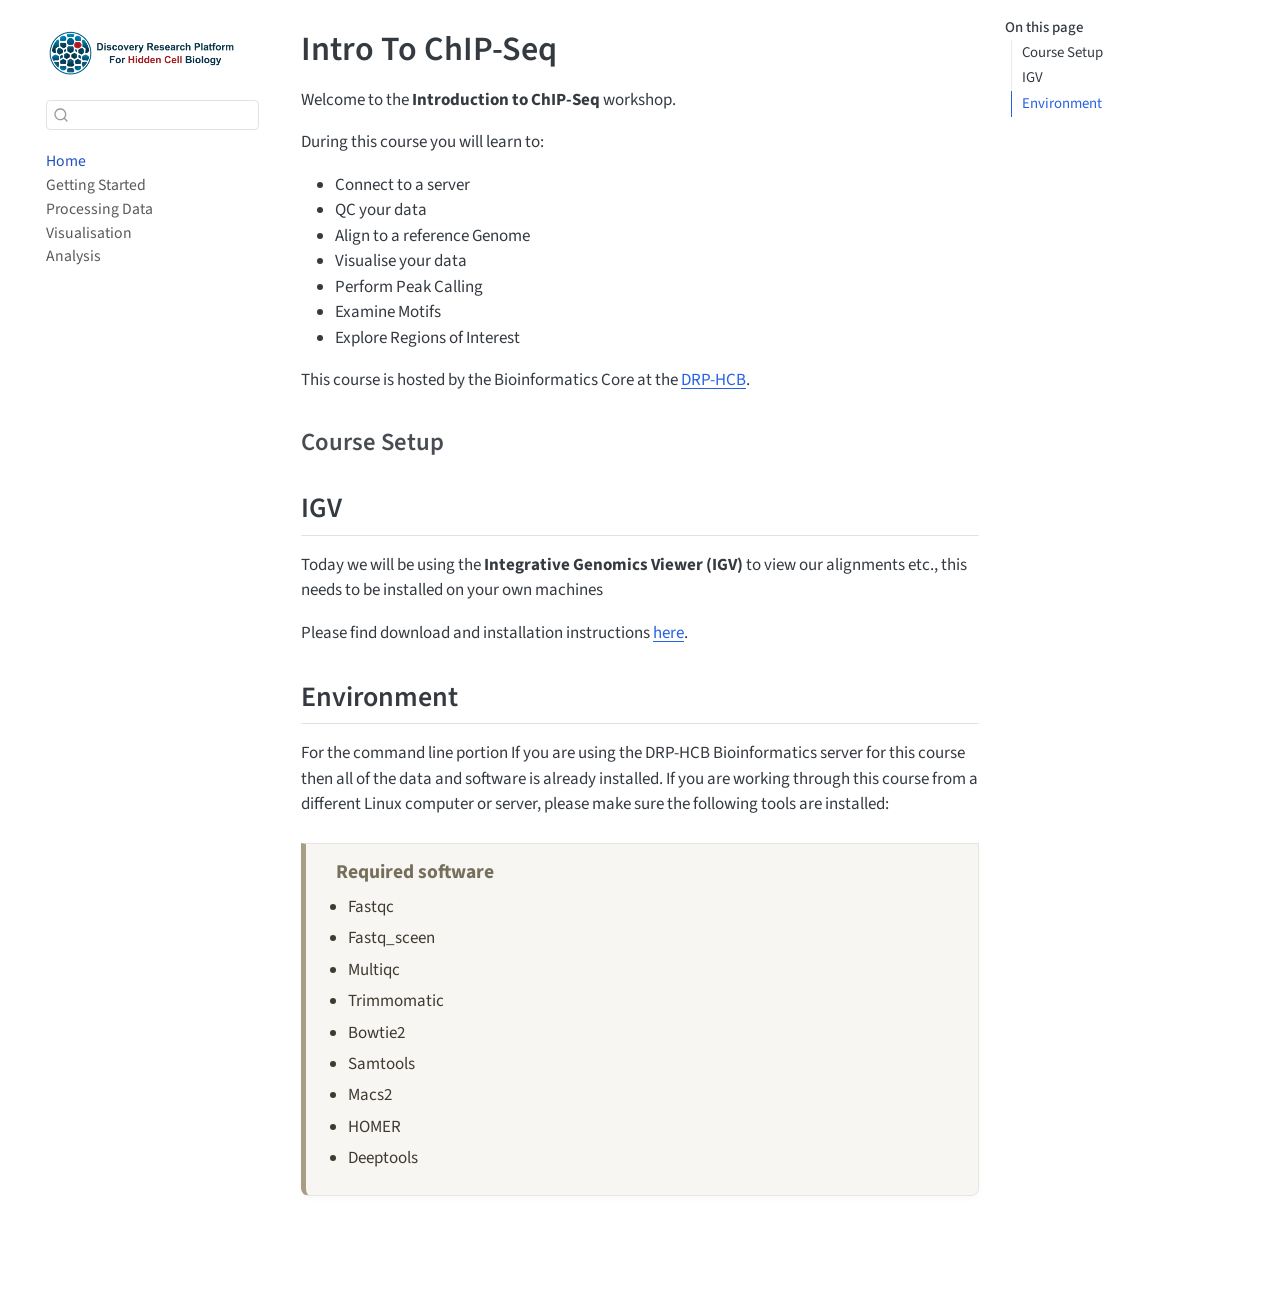
==== docs/index.html @ 51c4ff5e "Initial commit" ====
<!DOCTYPE html>
<html xmlns="http://www.w3.org/1999/xhtml" lang="en" xml:lang="en"><head>

<meta charset="utf-8">
<meta name="generator" content="quarto-1.10.18">

<meta name="viewport" content="width=device-width, initial-scale=1.0, user-scalable=yes">


<title>Intro To ChIP-Seq – Introduction to ChIP-Seq</title>
<style>
/* Default styles provided by pandoc.
** See https://pandoc.org/MANUAL.html#variables-for-html for config info.
*/
span.smallcaps{font-variant: small-caps;}
div.columns{display: flex; gap: 1.5em;}
div.column{flex: auto;}
@media screen {
div.columns{gap: min(4vw, 1.5em);}
div.column{overflow-x: auto;}
}
div.hanging-indent{margin-left: 1.5em; text-indent: -1.5em;}
ul.task-list{list-style: none;}
ul.task-list li input[type="checkbox"] {
  width: 0.8em;
  margin: 0 0.8em 0.2em -1em; /* quarto-specific, see https://github.com/quarto-dev/quarto-cli/issues/4556 */ 
  vertical-align: middle;
}
</style>


<script src="site_libs/quarto-nav/quarto-nav.js"></script>
<script src="site_libs/quarto-nav/headroom.min.js"></script>
<script src="site_libs/clipboard/clipboard.min.js"></script>
<script src="site_libs/quarto-search/autocomplete.umd.js"></script>
<script src="site_libs/quarto-search/fuse.min.js"></script>
<script src="site_libs/quarto-search/quarto-search.js"></script>
<meta name="quarto:offset" content="./">
<link href="./images/DRP_banner_transparent2.png" rel="icon" type="image/png">
<script src="site_libs/quarto-html/quarto.js" type="module"></script>
<script src="site_libs/quarto-html/tabsets/tabsets.js" type="module"></script>
<script src="site_libs/quarto-html/popper.min.js"></script>
<script src="site_libs/quarto-html/tippy.umd.min.js"></script>
<script src="site_libs/quarto-html/anchor.min.js"></script>
<link href="site_libs/quarto-html/tippy.css" rel="stylesheet">
<link href="site_libs/quarto-html/quarto-syntax-highlighting-713b0136666c1ca4047413a70816f99a.css" rel="stylesheet" class="quarto-color-scheme" id="quarto-text-highlighting-styles">
<link href="site_libs/quarto-html/quarto-syntax-highlighting-dark-d55ad538553833994e65ea0dc4f9e74e.css" rel="stylesheet" class="quarto-color-scheme quarto-color-alternate" id="quarto-text-highlighting-styles">
<link href="site_libs/quarto-html/quarto-syntax-highlighting-713b0136666c1ca4047413a70816f99a.css" rel="stylesheet" class="quarto-color-scheme-extra" id="quarto-text-highlighting-styles">
<script src="site_libs/bootstrap/bootstrap.min.js"></script>
<link href="site_libs/bootstrap/bootstrap-icons.css" rel="stylesheet">
<link href="site_libs/bootstrap/bootstrap-b629e5cb0aecc7c9cdf6c9d1f8bfbbe2.min.css" rel="stylesheet" append-hash="true" class="quarto-color-scheme" id="quarto-bootstrap" data-mode="light">
<link href="site_libs/bootstrap/bootstrap-dark-b629e5cb0aecc7c9cdf6c9d1f8bfbbe2.min.css" rel="stylesheet" append-hash="true" class="quarto-color-scheme quarto-color-alternate" id="quarto-bootstrap" data-mode="light">
<link href="site_libs/bootstrap/bootstrap-b629e5cb0aecc7c9cdf6c9d1f8bfbbe2.min.css" rel="stylesheet" append-hash="true" class="quarto-color-scheme-extra" id="quarto-bootstrap" data-mode="light">
<script id="quarto-search-options" type="application/json">{
  "location": "sidebar",
  "copy-button": false,
  "collapse-after": 3,
  "panel-placement": "start",
  "type": "textbox",
  "limit": 50,
  "keyboard-shortcut": [
    "f",
    "/",
    "s"
  ],
  "show-item-context": false,
  "language": {
    "search-no-results-text": "No results",
    "search-matching-documents-text": "matching documents",
    "search-copy-link-title": "Copy link to search",
    "search-hide-matches-text": "Hide additional matches",
    "search-more-match-text": "more match in this document",
    "search-more-matches-text": "more matches in this document",
    "search-clear-button-title": "Clear",
    "search-text-placeholder": "",
    "search-detached-cancel-button-title": "Cancel",
    "search-submit-button-title": "Submit",
    "search-label": "Search"
  }
}</script>


<link rel="stylesheet" href="challengestyles.css">
</head>

<body class="nav-sidebar floating quarto-light">

<div id="quarto-search-results"></div>
  <header id="quarto-header" class="headroom fixed-top">
  <nav class="quarto-secondary-nav">
    <div class="container-fluid d-flex">
      <button type="button" class="quarto-btn-toggle btn" data-bs-toggle="collapse" role="button" data-bs-target=".quarto-sidebar-collapse-item" aria-controls="quarto-sidebar" aria-expanded="false" aria-label="Toggle sidebar navigation" onclick="if (window.quartoToggleHeadroom) { window.quartoToggleHeadroom(); }">
        <i class="bi bi-layout-text-sidebar-reverse"></i>
      </button>
        <nav class="quarto-page-breadcrumbs" aria-label="breadcrumb"><ol class="breadcrumb"><li class="breadcrumb-item"><a href="./index.html">Home</a></li></ol></nav>
        <a class="flex-grow-1" role="navigation" data-bs-toggle="collapse" data-bs-target=".quarto-sidebar-collapse-item" aria-controls="quarto-sidebar" aria-expanded="false" aria-label="Toggle sidebar navigation" onclick="if (window.quartoToggleHeadroom) { window.quartoToggleHeadroom(); }">      
        </a>
      <button type="button" class="btn quarto-search-button" aria-label="Search" onclick="window.quartoOpenSearch();">
        <i class="bi bi-search"></i>
      </button>
    </div>
  </nav>
</header>
<!-- content -->
<div id="quarto-content" class="quarto-container page-columns page-rows-contents page-layout-article">
<!-- sidebar -->
  <nav id="quarto-sidebar" class="sidebar collapse collapse-horizontal quarto-sidebar-collapse-item sidebar-navigation floating overflow-auto">
    <div class="pt-lg-2 mt-2 text-left sidebar-header">
      <a href="./index.html" class="sidebar-logo-link">
      <img src="./images/DRP_banner_transparent2.png" alt="" class="sidebar-logo light-content py-0 d-lg-inline d-none">
      <img src="./images/DRP_banner_transparent2.png" alt="" class="sidebar-logo dark-content py-0 d-lg-inline d-none">
      </a>
      </div>
        <div class="mt-2 flex-shrink-0 align-items-center">
        <div class="sidebar-search">
        <div id="quarto-search" class="" title="Search"></div>
        </div>
        </div>
    <div class="sidebar-menu-container"> 
    <ul class="list-unstyled mt-1">
        <li class="sidebar-item">
  <div class="sidebar-item-container"> 
  <a href="./index.html" class="sidebar-item-text sidebar-link active">
 <span class="menu-text">Home</span></a>
  </div>
</li>
        <li class="sidebar-item">
  <div class="sidebar-item-container"> 
  <a href="./01_Getting_started.html" class="sidebar-item-text sidebar-link">
 <span class="menu-text">Getting Started</span></a>
  </div>
</li>
        <li class="sidebar-item">
  <div class="sidebar-item-container"> 
  <a href="./02_Processing_data.html" class="sidebar-item-text sidebar-link">
 <span class="menu-text">Processing Data</span></a>
  </div>
</li>
        <li class="sidebar-item">
  <div class="sidebar-item-container"> 
  <a href="./03_Visualisation.html" class="sidebar-item-text sidebar-link">
 <span class="menu-text">Visualisation</span></a>
  </div>
</li>
        <li class="sidebar-item">
  <div class="sidebar-item-container"> 
  <a href="./04_Analysis.html" class="sidebar-item-text sidebar-link">
 <span class="menu-text">Analysis</span></a>
  </div>
</li>
    </ul>
    </div>
</nav>
<div id="quarto-sidebar-glass" class="quarto-sidebar-collapse-item" data-bs-toggle="collapse" data-bs-target=".quarto-sidebar-collapse-item"></div>
<!-- margin-sidebar -->
    <div id="quarto-margin-sidebar" class="sidebar margin-sidebar">
        <nav id="TOC" role="doc-toc" class="toc-active">
    <h2 id="toc-title">On this page</h2>
   
  <ul>
  <li><a href="#course-setup" id="toc-course-setup" class="nav-link active" data-scroll-target="#course-setup">Course Setup</a></li>
  <li><a href="#igv" id="toc-igv" class="nav-link" data-scroll-target="#igv">IGV</a></li>
  <li><a href="#environment" id="toc-environment" class="nav-link" data-scroll-target="#environment">Environment</a></li>
  </ul>
</nav>
    </div>
<!-- main -->
<main class="content" id="quarto-document-content">

<header id="title-block-header" class="quarto-title-block default">
<div class="quarto-title">
<h1 class="title">Intro To ChIP-Seq</h1>
</div>



<div class="quarto-title-meta">

    
  
    
  </div>
  


</header>


<p>Welcome to the <strong>Introduction to ChIP-Seq</strong> workshop.</p>
<p>During this course you will learn to:</p>
<ul>
<li>Connect to a server</li>
<li>QC your data</li>
<li>Align to a reference Genome</li>
<li>Visualise your data</li>
<li>Perform Peak Calling</li>
<li>Examine Motifs</li>
<li>Explore Regions of Interest</li>
</ul>
<p>This course is hosted by the Bioinformatics Core at the <a href="https://biology.ed.ac.uk/drp">DRP-HCB</a>.</p>
<section id="course-setup" class="level3">
<h3 class="anchored" data-anchor-id="course-setup">Course Setup</h3>
</section>
<section id="igv" class="level2">
<h2 class="anchored" data-anchor-id="igv">IGV</h2>
<p>Today we will be using the <strong>Integrative Genomics Viewer (IGV)</strong> to view our alignments etc., this needs to be installed on your own machines</p>
<p>Please find download and installation instructions <a href="https://igv.org/doc/desktop/#DownloadPage/">here</a>.</p>
</section>
<section id="environment" class="level2">
<h2 class="anchored" data-anchor-id="environment">Environment</h2>
<p>For the command line portion If you are using the DRP-HCB Bioinformatics server for this course then all of the data and software is already installed. If you are working through this course from a different Linux computer or server, please make sure the following tools are installed:</p>
<div class="resources">
<h2 class="anchored">
<i class="fas fa-save"></i> Required software
</h2>
<ul>
<li>Fastqc</li>
<li>Fastq_sceen</li>
<li>Multiqc</li>
<li>Trimmomatic</li>
<li>Bowtie2</li>
<li>Samtools</li>
<li>Macs2</li>
<li>HOMER</li>
<li>Deeptools</li>
</ul>
</div>


</section>

</main> <!-- /main -->
<script id="quarto-html-after-body" type="application/javascript">
  window.document.addEventListener("DOMContentLoaded", function (event) {
    const icon = "";
    const anchorJS = new window.AnchorJS();
    anchorJS.options = {
      placement: 'right',
      icon: icon
    };
    anchorJS.add('.anchored');
    const isCodeAnnotation = (el) => {
      for (const clz of el.classList) {
        if (clz.startsWith('code-annotation-')) {                     
          return true;
        }
      }
      return false;
    }
    const onCopySuccess = function(e) {
      // button target
      const button = e.trigger;
      // don't keep focus
      button.blur();
      // flash "checked"
      button.classList.add('code-copy-button-checked');
      var currentTitle = button.getAttribute("title");
      button.setAttribute("title", "Copied!");
      let tooltip;
      if (window.bootstrap) {
        button.setAttribute("data-bs-toggle", "tooltip");
        button.setAttribute("data-bs-placement", "left");
        button.setAttribute("data-bs-title", "Copied!");
        tooltip = new bootstrap.Tooltip(button, 
          { trigger: "manual", 
            customClass: "code-copy-button-tooltip",
            offset: [0, -8]});
        tooltip.show();    
      }
      setTimeout(function() {
        if (tooltip) {
          tooltip.hide();
          button.removeAttribute("data-bs-title");
          button.removeAttribute("data-bs-toggle");
          button.removeAttribute("data-bs-placement");
        }
        button.setAttribute("title", currentTitle);
        button.classList.remove('code-copy-button-checked');
      }, 1000);
      // clear code selection
      e.clearSelection();
    }
    const getTextToCopy = function(trigger) {
      const outerScaffold = trigger.parentElement.cloneNode(true);
      const codeEl = outerScaffold.querySelector('code');
      for (const childEl of codeEl.children) {
        if (isCodeAnnotation(childEl)) {
          childEl.remove();
        }
      }
      return codeEl.innerText;
    }
    const clipboard = new window.ClipboardJS('.code-copy-button:not([data-in-quarto-modal])', {
      text: getTextToCopy
    });
    clipboard.on('success', onCopySuccess);
    if (window.document.getElementById('quarto-embedded-source-code-modal')) {
      const clipboardModal = new window.ClipboardJS('.code-copy-button[data-in-quarto-modal]', {
        text: getTextToCopy,
        container: window.document.getElementById('quarto-embedded-source-code-modal')
      });
      clipboardModal.on('success', onCopySuccess);
    }
      var localhostRegex = new RegExp(/^(?:http|https):\/\/localhost\:?[0-9]*\//);
      var mailtoRegex = new RegExp(/^mailto:/);
        var filterRegex = new RegExp('/' + window.location.host + '/');
      var isInternal = (href) => {
          return filterRegex.test(href) || localhostRegex.test(href) || mailtoRegex.test(href);
      }
      // Inspect non-navigation links and adorn them if external
     var links = window.document.querySelectorAll('a[href]:not(.nav-link):not(.navbar-brand):not(.toc-action):not(.sidebar-link):not(.sidebar-item-toggle):not(.pagination-link):not(.no-external):not([aria-hidden]):not(.dropdown-item):not(.quarto-navigation-tool):not(.about-link)');
      for (var i=0; i<links.length; i++) {
        const link = links[i];
        if (!isInternal(link.href)) {
          // undo the damage that might have been done by quarto-nav.js in the case of
          // links that we want to consider external
          if (link.dataset.originalHref !== undefined) {
            link.href = link.dataset.originalHref;
          }
            // target, if specified
            link.setAttribute("target", "_blank");
            if (link.getAttribute("rel") === null) {
              link.setAttribute("rel", "noopener");
            }
        }
      }
    function tippyHover(el, contentFn, onTriggerFn, onUntriggerFn) {
      const config = {
        allowHTML: true,
        maxWidth: 500,
        delay: 100,
        arrow: false,
        appendTo: function(el) {
            return el.parentElement;
        },
        interactive: true,
        interactiveBorder: 10,
        theme: 'quarto',
        placement: 'bottom-start',
      };
      if (contentFn) {
        config.content = contentFn;
      }
      if (onTriggerFn) {
        config.onTrigger = onTriggerFn;
      }
      if (onUntriggerFn) {
        config.onUntrigger = onUntriggerFn;
      }
      window.tippy(el, config); 
    }
    const noterefs = window.document.querySelectorAll('a[role="doc-noteref"]');
    for (var i=0; i<noterefs.length; i++) {
      const ref = noterefs[i];
      tippyHover(ref, function() {
        // use id or data attribute instead here
        let href = ref.getAttribute('data-footnote-href') || ref.getAttribute('href');
        try { href = new URL(href).hash; } catch {}
        const id = href.replace(/^#\/?/, "");
        const note = window.document.getElementById(id);
        if (note) {
          return note.innerHTML;
        } else {
          return "";
        }
      });
    }
    const xrefs = window.document.querySelectorAll('a.quarto-xref');
    const processXRef = (id, note) => {
      // Strip column container classes
      const stripColumnClz = (el) => {
        el.classList.remove("page-full", "page-columns");
        if (el.children) {
          for (const child of el.children) {
            stripColumnClz(child);
          }
        }
      }
      stripColumnClz(note)
      if (id === null || id.startsWith('sec-')) {
        // Special case sections, only their first couple elements
        const container = document.createElement("div");
        if (note.children && note.children.length > 2) {
          container.appendChild(note.children[0].cloneNode(true));
          for (let i = 1; i < note.children.length; i++) {
            const child = note.children[i];
            if (child.tagName === "P" && child.innerText === "") {
              continue;
            } else {
              container.appendChild(child.cloneNode(true));
              break;
            }
          }
          if (window.Quarto?.typesetMath) {
            window.Quarto.typesetMath(container);
          }
          return container.innerHTML
        } else {
          if (window.Quarto?.typesetMath) {
            window.Quarto.typesetMath(note);
          }
          return note.innerHTML;
        }
      } else {
        // Remove any anchor links if they are present
        const anchorLink = note.querySelector('a.anchorjs-link');
        if (anchorLink) {
          anchorLink.remove();
        }
        if (window.Quarto?.typesetMath) {
          window.Quarto.typesetMath(note);
        }
        if (note.classList.contains("callout")) {
          return note.outerHTML;
        } else {
          return note.innerHTML;
        }
      }
    }
    for (var i=0; i<xrefs.length; i++) {
      const xref = xrefs[i];
      tippyHover(xref, undefined, function(instance) {
        instance.disable();
        let url = xref.getAttribute('href');
        let hash = undefined; 
        if (url.startsWith('#')) {
          hash = url;
        } else {
          try { hash = new URL(url).hash; } catch {}
        }
        if (hash) {
          const id = hash.replace(/^#\/?/, "");
          const note = window.document.getElementById(id);
          if (note !== null) {
            try {
              const html = processXRef(id, note.cloneNode(true));
              instance.setContent(html);
            } finally {
              instance.enable();
              instance.show();
            }
          } else {
            // See if we can fetch this
            fetch(url.split('#')[0])
            .then(res => res.text())
            .then(html => {
              const parser = new DOMParser();
              const htmlDoc = parser.parseFromString(html, "text/html");
              const note = htmlDoc.getElementById(id);
              if (note !== null) {
                const html = processXRef(id, note);
                instance.setContent(html);
              } 
            }).finally(() => {
              instance.enable();
              instance.show();
            });
          }
        } else {
          // See if we can fetch a full url (with no hash to target)
          // This is a special case and we should probably do some content thinning / targeting
          fetch(url)
          .then(res => res.text())
          .then(html => {
            const parser = new DOMParser();
            const htmlDoc = parser.parseFromString(html, "text/html");
            const note = htmlDoc.querySelector('main.content');
            if (note !== null) {
              // This should only happen for chapter cross references
              // (since there is no id in the URL)
              // remove the first header
              if (note.children.length > 0 && note.children[0].tagName === "HEADER") {
                note.children[0].remove();
              }
              const html = processXRef(null, note);
              instance.setContent(html);
            } 
          }).finally(() => {
            instance.enable();
            instance.show();
          });
        }
      }, function(instance) {
      });
    }
        let selectedAnnoteEl;
        const selectorForAnnotation = ( cell, annotation) => {
          let cellAttr = 'data-code-cell="' + cell + '"';
          let lineAttr = 'data-code-annotation="' +  annotation + '"';
          const selector = 'span[' + cellAttr + '][' + lineAttr + ']';
          return selector;
        }
        const selectCodeLines = (annoteEl) => {
          const doc = window.document;
          const targetCell = annoteEl.getAttribute("data-target-cell");
          const targetAnnotation = annoteEl.getAttribute("data-target-annotation");
          const annoteSpan = window.document.querySelector(selectorForAnnotation(targetCell, targetAnnotation));
          const lines = annoteSpan.getAttribute("data-code-lines").split(",");
          const lineIds = lines.map((line) => {
            return targetCell + "-" + line;
          })
          let top = null;
          let height = null;
          let parent = null;
          if (lineIds.length > 0) {
              //compute the position of the single el (top and bottom and make a div)
              const el = window.document.getElementById(lineIds[0]);
              top = el.offsetTop;
              height = el.offsetHeight;
              parent = el.parentElement.parentElement;
            if (lineIds.length > 1) {
              const lastEl = window.document.getElementById(lineIds[lineIds.length - 1]);
              const bottom = lastEl.offsetTop + lastEl.offsetHeight;
              height = bottom - top;
            }
            if (top !== null && height !== null && parent !== null) {
              // cook up a div (if necessary) and position it 
              let div = window.document.getElementById("code-annotation-line-highlight");
              if (div === null) {
                div = window.document.createElement("div");
                div.setAttribute("id", "code-annotation-line-highlight");
                div.style.position = 'absolute';
                parent.appendChild(div);
              }
              div.style.top = top - 2 + "px";
              div.style.height = height + 4 + "px";
              div.style.left = 0;
              let gutterDiv = window.document.getElementById("code-annotation-line-highlight-gutter");
              if (gutterDiv === null) {
                gutterDiv = window.document.createElement("div");
                gutterDiv.setAttribute("id", "code-annotation-line-highlight-gutter");
                gutterDiv.style.position = 'absolute';
                const codeCell = window.document.getElementById(targetCell);
                const gutter = codeCell.querySelector('.code-annotation-gutter');
                gutter.appendChild(gutterDiv);
              }
              gutterDiv.style.top = top - 2 + "px";
              gutterDiv.style.height = height + 4 + "px";
            }
            selectedAnnoteEl = annoteEl;
          }
        };
        const unselectCodeLines = () => {
          const elementsIds = ["code-annotation-line-highlight", "code-annotation-line-highlight-gutter"];
          elementsIds.forEach((elId) => {
            const div = window.document.getElementById(elId);
            if (div) {
              div.remove();
            }
          });
          selectedAnnoteEl = undefined;
        };
          // Handle positioning of the toggle
      window.addEventListener(
        "resize",
        throttle(() => {
          elRect = undefined;
          if (selectedAnnoteEl) {
            selectCodeLines(selectedAnnoteEl);
          }
        }, 10)
      );
      function throttle(fn, ms) {
      let throttle = false;
      let timer;
        return (...args) => {
          if(!throttle) { // first call gets through
              fn.apply(this, args);
              throttle = true;
          } else { // all the others get throttled
              if(timer) clearTimeout(timer); // cancel #2
              timer = setTimeout(() => {
                fn.apply(this, args);
                timer = throttle = false;
              }, ms);
          }
        };
      }
        // Attach click handler to the DT
        const annoteDls = window.document.querySelectorAll('dt[data-target-cell]');
        for (const annoteDlNode of annoteDls) {
          annoteDlNode.addEventListener('click', (event) => {
            const clickedEl = event.target;
            if (clickedEl !== selectedAnnoteEl) {
              unselectCodeLines();
              const activeEl = window.document.querySelector('dt[data-target-cell].code-annotation-active');
              if (activeEl) {
                activeEl.classList.remove('code-annotation-active');
              }
              selectCodeLines(clickedEl);
              clickedEl.classList.add('code-annotation-active');
            } else {
              // Unselect the line
              unselectCodeLines();
              clickedEl.classList.remove('code-annotation-active');
            }
          });
        }
    const findCites = (el) => {
      const parentEl = el.parentElement;
      if (parentEl) {
        const cites = parentEl.dataset.cites;
        if (cites) {
          return {
            el,
            cites: cites.split(' ')
          };
        } else {
          return findCites(el.parentElement)
        }
      } else {
        return undefined;
      }
    };
    var bibliorefs = window.document.querySelectorAll('a[role="doc-biblioref"]');
    for (var i=0; i<bibliorefs.length; i++) {
      const ref = bibliorefs[i];
      const citeInfo = findCites(ref);
      if (citeInfo) {
        tippyHover(citeInfo.el, function() {
          var popup = window.document.createElement('div');
          citeInfo.cites.forEach(function(cite) {
            var citeDiv = window.document.createElement('div');
            citeDiv.classList.add('hanging-indent');
            citeDiv.classList.add('csl-entry');
            var biblioDiv = window.document.getElementById('ref-' + cite);
            if (biblioDiv) {
              citeDiv.innerHTML = biblioDiv.innerHTML;
            }
            popup.appendChild(citeDiv);
          });
          return popup.innerHTML;
        });
      }
    }
  });
  </script>
</div> <!-- /content -->




</body></html>
---- docs/site_libs/quarto-html/tippy.css ----
.tippy-box[data-animation=fade][data-state=hidden]{opacity:0}[data-tippy-root]{max-width:calc(100vw - 10px)}.tippy-box{position:relative;background-color:#333;color:#fff;border-radius:4px;font-size:14px;line-height:1.4;white-space:normal;outline:0;transition-property:transform,visibility,opacity}.tippy-box[data-placement^=top]>.tippy-arrow{bottom:0}.tippy-box[data-placement^=top]>.tippy-arrow:before{bottom:-7px;left:0;border-width:8px 8px 0;border-top-color:initial;transform-origin:center top}.tippy-box[data-placement^=bottom]>.tippy-arrow{top:0}.tippy-box[data-placement^=bottom]>.tippy-arrow:before{top:-7px;left:0;border-width:0 8px 8px;border-bottom-color:initial;transform-origin:center bottom}.tippy-box[data-placement^=left]>.tippy-arrow{right:0}.tippy-box[data-placement^=left]>.tippy-arrow:before{border-width:8px 0 8px 8px;border-left-color:initial;right:-7px;transform-origin:center left}.tippy-box[data-placement^=right]>.tippy-arrow{left:0}.tippy-box[data-placement^=right]>.tippy-arrow:before{left:-7px;border-width:8px 8px 8px 0;border-right-color:initial;transform-origin:center right}.tippy-box[data-inertia][data-state=visible]{transition-timing-function:cubic-bezier(.54,1.5,.38,1.11)}.tippy-arrow{width:16px;height:16px;color:#333}.tippy-arrow:before{content:"";position:absolute;border-color:transparent;border-style:solid}.tippy-content{position:relative;padding:5px 9px;z-index:1}
---- docs/site_libs/quarto-html/quarto-syntax-highlighting-713b0136666c1ca4047413a70816f99a.css ----
/* quarto syntax highlight colors */
:root {
  --quarto-hl-al-color: #f51818;
  --quarto-hl-an-color: #e6ba7e;
  --quarto-hl-at-color: #399ee6;
  --quarto-hl-bn-color: #ff9940;
  --quarto-hl-bu-color: #4cbf99;
  --quarto-hl-ch-color: #4cbf99;
  --quarto-hl-co-color: #607880;
  --quarto-hl-cv-color: #a37acc;
  --quarto-hl-cn-color: #a37acc;
  --quarto-hl-cf-color: #fa8d3e;
  --quarto-hl-dt-color: #fa8d3e;
  --quarto-hl-dv-color: #ff9940;
  --quarto-hl-do-color: #607880;
  --quarto-hl-er-color: #f51818;
  --quarto-hl-ex-color: #399ee6;
  --quarto-hl-fl-color: #ff9940;
  --quarto-hl-fu-color: #f2ae49;
  --quarto-hl-im-color: #86b300;
  --quarto-hl-in-color: #ff9940;
  --quarto-hl-kw-color: #fa8d3e;
  --quarto-hl-op-color: #ed9366;
  --quarto-hl-pp-color: #f07171;
  --quarto-hl-re-color: #399ee6;
  --quarto-hl-sc-color: #4cbf99;
  --quarto-hl-ss-color: #4cbf99;
  --quarto-hl-st-color: #86b300;
  --quarto-hl-va-color: #55b4d4;
  --quarto-hl-vs-color: #86b300;
  --quarto-hl-wa-color: #f07171;
}

/* other quarto variables */
:root {
  --quarto-font-monospace: SFMono-Regular, Menlo, Monaco, Consolas, "Liberation Mono", "Courier New", monospace;
}

/* syntax highlight based on Pandoc's rules */
pre > code.sourceCode > span {
  color: #575f66;
}

code.sourceCode > span {
  color: #575f66;
}

div.sourceCode,
div.sourceCode pre.sourceCode {
  color: #575f66;
}

/* Normal */
code span {
  color: #575f66;
}

/* Alert */
code span.al {
  background-color: #faefef;
  font-weight: bold;
  color: #f51818;
}

/* Annotation */
code span.an {
  color: #e6ba7e;
}

/* Attribute */
code span.at {
  color: #399ee6;
}

/* BaseN */
code span.bn {
  color: #ff9940;
}

/* BuiltIn */
code span.bu {
  color: #4cbf99;
}

/* ControlFlow */
code span.cf {
  font-weight: bold;
  color: #fa8d3e;
}

/* Char */
code span.ch {
  color: #4cbf99;
}

/* Constant */
code span.cn {
  color: #a37acc;
}

/* Comment */
code span.co {
  font-style: italic;
  color: #607880;
}

/* CommentVar */
code span.cv {
  color: #a37acc;
}

/* Documentation */
code span.do {
  color: #607880;
}

/* DataType */
code span.dt {
  color: #fa8d3e;
}

/* DecVal */
code span.dv {
  color: #ff9940;
}

/* Error */
code span.er {
  color: #f51818;
  text-decoration: underline;
}

/* Extension */
code span.ex {
  font-weight: bold;
  color: #399ee6;
}

/* Float */
code span.fl {
  color: #ff9940;
}

/* Function */
code span.fu {
  color: #f2ae49;
}

/* Import */
code span.im {
  color: #86b300;
}

/* Information */
code span.in {
  color: #ff9940;
}

/* Keyword */
code span.kw {
  font-weight: bold;
  color: #fa8d3e;
}

/* Operator */
code span.op {
  color: #ed9366;
}

/* Preprocessor */
code span.pp {
  color: #f07171;
}

/* RegionMarker */
code span.re {
  background-color: #ddecf3;
  color: #399ee6;
}

/* SpecialChar */
code span.sc {
  color: #4cbf99;
}

/* SpecialString */
code span.ss {
  color: #4cbf99;
}

/* String */
code span.st {
  color: #86b300;
}

/* Variable */
code span.va {
  color: #55b4d4;
}

/* VerbatimString */
code span.vs {
  color: #86b300;
}

/* Warning */
code span.wa {
  color: #f07171;
}

.prevent-inlining {
  content: "</";
}

/*# sourceMappingURL=892fef709e4e949dcfbcd54ef4c22de5.css.map */
---- docs/site_libs/quarto-html/quarto-syntax-highlighting-dark-d55ad538553833994e65ea0dc4f9e74e.css ----
/* quarto syntax highlight colors */
:root {
  --quarto-hl-al-color: #ff3333;
  --quarto-hl-an-color: #e6b673;
  --quarto-hl-at-color: #59c2ff;
  --quarto-hl-bn-color: #e6b450;
  --quarto-hl-bu-color: #95e6cb;
  --quarto-hl-ch-color: #95e6cb;
  --quarto-hl-co-color: #626a73;
  --quarto-hl-cv-color: #ffee99;
  --quarto-hl-cn-color: #ffee99;
  --quarto-hl-cf-color: #ff8f40;
  --quarto-hl-dt-color: #ff8f40;
  --quarto-hl-dv-color: #e6b450;
  --quarto-hl-do-color: #626a73;
  --quarto-hl-er-color: #ff3333;
  --quarto-hl-ex-color: #59c2ff;
  --quarto-hl-fl-color: #e6b450;
  --quarto-hl-fu-color: #ffb454;
  --quarto-hl-im-color: #c2d94c;
  --quarto-hl-in-color: #e6b450;
  --quarto-hl-kw-color: #ff8f40;
  --quarto-hl-op-color: #f29668;
  --quarto-hl-pp-color: #f07178;
  --quarto-hl-re-color: #59c2ff;
  --quarto-hl-sc-color: #95e6cb;
  --quarto-hl-ss-color: #95e6cb;
  --quarto-hl-st-color: #c2d94c;
  --quarto-hl-va-color: #39bae6;
  --quarto-hl-vs-color: #c2d94c;
  --quarto-hl-wa-color: #f07178;
}

/* other quarto variables */
:root {
  --quarto-font-monospace: SFMono-Regular, Menlo, Monaco, Consolas, "Liberation Mono", "Courier New", monospace;
}

/* syntax highlight based on Pandoc's rules */
pre > code.sourceCode > span {
  color: #b3b1ad;
}

code.sourceCode > span {
  color: #b3b1ad;
}

div.sourceCode,
div.sourceCode pre.sourceCode {
  color: #b3b1ad;
}

/* Normal */
code span {
  color: #b3b1ad;
}

/* Alert */
code span.al {
  background-color: #2a0f15;
  font-weight: bold;
  color: #ff3333;
}

/* Annotation */
code span.an {
  color: #e6b673;
}

/* Attribute */
code span.at {
  color: #59c2ff;
}

/* BaseN */
code span.bn {
  color: #e6b450;
}

/* BuiltIn */
code span.bu {
  color: #95e6cb;
}

/* ControlFlow */
code span.cf {
  font-weight: bold;
  color: #ff8f40;
}

/* Char */
code span.ch {
  color: #95e6cb;
}

/* Constant */
code span.cn {
  color: #ffee99;
}

/* Comment */
code span.co {
  font-style: italic;
  color: #626a73;
}

/* CommentVar */
code span.cv {
  color: #ffee99;
}

/* Documentation */
code span.do {
  color: #626a73;
}

/* DataType */
code span.dt {
  color: #ff8f40;
}

/* DecVal */
code span.dv {
  color: #e6b450;
}

/* Error */
code span.er {
  color: #ff3333;
  text-decoration: underline;
}

/* Extension */
code span.ex {
  font-weight: bold;
  color: #59c2ff;
}

/* Float */
code span.fl {
  color: #e6b450;
}

/* Function */
code span.fu {
  color: #ffb454;
}

/* Import */
code span.im {
  color: #c2d94c;
}

/* Information */
code span.in {
  color: #e6b450;
}

/* Keyword */
code span.kw {
  font-weight: bold;
  color: #ff8f40;
}

/* Operator */
code span.op {
  color: #f29668;
}

/* Preprocessor */
code span.pp {
  color: #f07178;
}

/* RegionMarker */
code span.re {
  background-color: #173649;
  color: #59c2ff;
}

/* SpecialChar */
code span.sc {
  color: #95e6cb;
}

/* SpecialString */
code span.ss {
  color: #95e6cb;
}

/* String */
code span.st {
  color: #c2d94c;
}

/* Variable */
code span.va {
  color: #39bae6;
}

/* VerbatimString */
code span.vs {
  color: #c2d94c;
}

/* Warning */
code span.wa {
  color: #f07178;
}

.prevent-inlining {
  content: "</";
}

/*# sourceMappingURL=755d83fc1987589e24db44815c47c1e4.css.map */
---- docs/site_libs/quarto-html/quarto-syntax-highlighting-713b0136666c1ca4047413a70816f99a.css ----
/* quarto syntax highlight colors */
:root {
  --quarto-hl-al-color: #f51818;
  --quarto-hl-an-color: #e6ba7e;
  --quarto-hl-at-color: #399ee6;
  --quarto-hl-bn-color: #ff9940;
  --quarto-hl-bu-color: #4cbf99;
  --quarto-hl-ch-color: #4cbf99;
  --quarto-hl-co-color: #607880;
  --quarto-hl-cv-color: #a37acc;
  --quarto-hl-cn-color: #a37acc;
  --quarto-hl-cf-color: #fa8d3e;
  --quarto-hl-dt-color: #fa8d3e;
  --quarto-hl-dv-color: #ff9940;
  --quarto-hl-do-color: #607880;
  --quarto-hl-er-color: #f51818;
  --quarto-hl-ex-color: #399ee6;
  --quarto-hl-fl-color: #ff9940;
  --quarto-hl-fu-color: #f2ae49;
  --quarto-hl-im-color: #86b300;
  --quarto-hl-in-color: #ff9940;
  --quarto-hl-kw-color: #fa8d3e;
  --quarto-hl-op-color: #ed9366;
  --quarto-hl-pp-color: #f07171;
  --quarto-hl-re-color: #399ee6;
  --quarto-hl-sc-color: #4cbf99;
  --quarto-hl-ss-color: #4cbf99;
  --quarto-hl-st-color: #86b300;
  --quarto-hl-va-color: #55b4d4;
  --quarto-hl-vs-color: #86b300;
  --quarto-hl-wa-color: #f07171;
}

/* other quarto variables */
:root {
  --quarto-font-monospace: SFMono-Regular, Menlo, Monaco, Consolas, "Liberation Mono", "Courier New", monospace;
}

/* syntax highlight based on Pandoc's rules */
pre > code.sourceCode > span {
  color: #575f66;
}

code.sourceCode > span {
  color: #575f66;
}

div.sourceCode,
div.sourceCode pre.sourceCode {
  color: #575f66;
}

/* Normal */
code span {
  color: #575f66;
}

/* Alert */
code span.al {
  background-color: #faefef;
  font-weight: bold;
  color: #f51818;
}

/* Annotation */
code span.an {
  color: #e6ba7e;
}

/* Attribute */
code span.at {
  color: #399ee6;
}

/* BaseN */
code span.bn {
  color: #ff9940;
}

/* BuiltIn */
code span.bu {
  color: #4cbf99;
}

/* ControlFlow */
code span.cf {
  font-weight: bold;
  color: #fa8d3e;
}

/* Char */
code span.ch {
  color: #4cbf99;
}

/* Constant */
code span.cn {
  color: #a37acc;
}

/* Comment */
code span.co {
  font-style: italic;
  color: #607880;
}

/* CommentVar */
code span.cv {
  color: #a37acc;
}

/* Documentation */
code span.do {
  color: #607880;
}

/* DataType */
code span.dt {
  color: #fa8d3e;
}

/* DecVal */
code span.dv {
  color: #ff9940;
}

/* Error */
code span.er {
  color: #f51818;
  text-decoration: underline;
}

/* Extension */
code span.ex {
  font-weight: bold;
  color: #399ee6;
}

/* Float */
code span.fl {
  color: #ff9940;
}

/* Function */
code span.fu {
  color: #f2ae49;
}

/* Import */
code span.im {
  color: #86b300;
}

/* Information */
code span.in {
  color: #ff9940;
}

/* Keyword */
code span.kw {
  font-weight: bold;
  color: #fa8d3e;
}

/* Operator */
code span.op {
  color: #ed9366;
}

/* Preprocessor */
code span.pp {
  color: #f07171;
}

/* RegionMarker */
code span.re {
  background-color: #ddecf3;
  color: #399ee6;
}

/* SpecialChar */
code span.sc {
  color: #4cbf99;
}

/* SpecialString */
code span.ss {
  color: #4cbf99;
}

/* String */
code span.st {
  color: #86b300;
}

/* Variable */
code span.va {
  color: #55b4d4;
}

/* VerbatimString */
code span.vs {
  color: #86b300;
}

/* Warning */
code span.wa {
  color: #f07171;
}

.prevent-inlining {
  content: "</";
}

/*# sourceMappingURL=892fef709e4e949dcfbcd54ef4c22de5.css.map */
---- docs/challengestyles.css ----
/* css styles */

.blue pre {
  background: #C3D8EA;
}

.white {
  background: white;
}

.center {
  text-align: center;
}/* css styles */

.box{
  background:#f0f7fa;
  border-left:4px solid #4699C3;
  padding: 0.1rem 1rem 0.1rem 1rem;
  margin:1rem 0;
  border-radius:4px
}

/* ==========================================================================
   Base Callout Box Layout & Typography
   ========================================================================== */

.key-points,
.objectives,
.discussion,
.resources,
.challenge,
.exercise {
  padding: 1rem 1.25rem;
  margin: 1.5rem 0;
  box-shadow: 0 2px 6px rgba(0, 0, 0, 0.03);
  overflow: hidden; /* Clips header banner corners to box border-radius */
}

/* Base Header Styling for non-banner headers */
.key-points h2, .objectives h2, .discussion h2, .resources h2,
.key-points h3, .objectives h3, .discussion h3, .resources h3,
.solution h2, .solution h3 {
  font-size: 1.15rem;
  font-weight: 700;
  margin: 0 0 0.6rem 0;
  padding: 0;
  border: none; /* Clears default Quarto h2 bottom border */
  display: flex;
  align-items: center;
  gap: 0.5rem;
  background: transparent;
}

/* Paragraph & List Spacing Rules */
.key-points p, .objectives p, .discussion p, .resources p, .challenge p, .exercise p {
  margin: 0 0 0.6rem 0;
}

.key-points ul, .objectives ul, .discussion ul, .resources ul, .challenge ul, .exercise ul {
  margin: 0;
  padding-left: 1.2rem;
}

.key-points li, .objectives li, .discussion li, .resources li, .challenge li, .exercise li {
  margin-bottom: 0.35rem;
  line-height: 1.5;
}

/* ==========================================================================
   Inline Code & Code Block Fixes
   ========================================================================== */

/* Universal Inline Code Style */
.key-points :not(pre) > code,
.objectives :not(pre) > code,
.discussion :not(pre) > code,
.resources :not(pre) > code,
.challenge :not(pre) > code,
.exercise :not(pre) > code,
.solution :not(pre) > code {
  padding: 0.15em 0.35em;
  border-radius: 4px;
  font-size: 0.88em;
  background: rgba(0, 0, 0, 0.06);
  color: inherit;
}

/* Quarto Code Block Container Fix (prevents double boxes) */
.key-points div.sourceCode,
.objectives div.sourceCode,
.discussion div.sourceCode,
.resources div.sourceCode,
.challenge div.sourceCode,
.exercise div.sourceCode,
.solution div.sourceCode {
  margin: 0.6rem 0;
  background: transparent;
  border: none;
  padding: 0;
}

.key-points pre,
.objectives pre,
.discussion pre,
.resources pre,
.challenge pre,
.exercise pre,
.solution pre {
  margin: 0.6rem 0;
  padding: 0.75rem 1rem;
  border-radius: 6px;
  background: #ffffff;
  color: #212529;
  border: 1px solid rgba(0, 0, 0, 0.1);
  overflow-x: auto;
}

/* Strips inner background/border applied to code tags inside pre blocks */
.key-points pre code,
.objectives pre code,
.discussion pre code,
.resources pre code,
.challenge pre code,
.exercise pre code,
.solution pre code {
  background: transparent !important;
  color: inherit !important;
  padding: 0 !important;
  border: none !important;
  border-radius: 0 !important;
  box-shadow: none !important;
}

/* ==========================================================================
   Side & Top Accent Box Variants
   ========================================================================== */

/* Key Points (Sage Green - Left Accent) */
.key-points {
  background: #f4f8f7;
  border-style: solid;
  border-width: 1px 1px 1px 5px;
  border-color: #dce8e5 #dce8e5 #dce8e5 #437a6e;
  border-radius: 0 8px 8px 0;
  color: #2f4540;
}
.key-points h2, .key-points h2 i { color: #437a6e; }

/* Objectives (Teal - Left Accent) */
.objectives {
  background: #f2f7f8;
  border-style: solid;
  border-width: 1px 1px 1px 5px;
  border-color: #dbe6e8 #dbe6e8 #dbe6e8 #5b9aa0;
  border-radius: 0 8px 8px 0;
  color: #243d40;
}
.objectives h2, .objectives h2 i { color: #3b6b70; }

/* Discussion (Terracotta - Left Accent) */
.discussion {
  background: #fbf1ef;
  border-style: solid;
  border-width: 1px 1px 1px 5px;
  border-color: #f2ded9 #f2ded9 #f2ded9 #c8553d ;
  border-radius: 0 8px 8px 0;
  color: #4a1e16;
}
.discussion h2, .discussion h2 i { color: #a43e28; }

/* Resources (Taupe - Left Accent) */
.resources {
  background: #f7f6f3;
  border-style: solid;
  border-width: 1px 1px 1px 5px;
  border-color: #e8e5de #e8e5de #e8e5de #a79e84;
  border-radius: 0 0 8px 8px;
  color: #3f3a2f;
}
.resources h2, .resources h2 i { color: #766f5a; }

/* ==========================================================================
   Header-Banner Box Variants (Direct Child Header Target Only)
   ========================================================================== */

/* Challenge (Filled Slate Blue Header) */
.challenge {
  background: #f3f4f7;
  border: 1px solid #dce0e9;
  border-radius: 8px;
  color: #242938;
}

.challenge > h2,
.challenge > h3 {
  background: #526084;
  color: #ffffff;
  margin: -1rem -1.25rem 0.8rem -1.25rem;
  padding: 0.65rem 1.25rem;
  font-size: 1.15rem;
  font-weight: 700;
  display: flex;
  align-items: center;
  gap: 0.5rem;
  border: none;
}

.challenge > h2 i,
.challenge > h3 i {
  color: #ffffff;
}

.exercise {
  background: #f2f5f7;
  border: 1px solid #d8e2e7;
  border-radius: 8px;
  color: #1e2d38;
}

.exercise > h2,
.exercise > h3 {
  background: #2f4858;
  color: #ffffff;
  margin: -1rem -1.25rem 0.8rem -1.25rem;
  padding: 0.65rem 1.25rem;
  font-size: 1.15rem;
  font-weight: 700;
  display: flex;
  align-items: center;
  gap: 0.5rem;
  border: none;
}

.exercise > h2 i,
.exercise > h3 i {
  color: #ffffff;
}

/* ==========================================================================
   Collapsible Solution Accordion
   ========================================================================== */

details {
  margin: 0.8rem 0;
  border-radius: 6px;
  border: 1px solid rgba(0, 0, 0, 0.12);
  background: #ffffff;
  color: #2d3748;
  overflow: hidden;
}

details > summary {
  padding: 0.6rem 0.9rem;
  font-weight: 600;
  font-size: 0.95rem;
  color: #2d3748;
  cursor: pointer;
  user-select: none;
  background: #f8f9fa;
  transition: background 0.15s ease;
}

details > summary:hover {
  background: #f1f3f5;
}

.solution {
  background: #ffffff;
  color: #2d3748;
  padding: 0.8rem 1rem;
  margin: 0;
  border-top: 1px dashed rgba(0, 0, 0, 0.12);
  border-radius: 0 0 6px 6px;
}

.solution h2, .solution h3 {
  color: #2d3748;
}

.solution p, .solution li {
  color: #2d3748;
}

.solution p:last-child,
.solution ul:last-child {
  margin-bottom: 0;
}
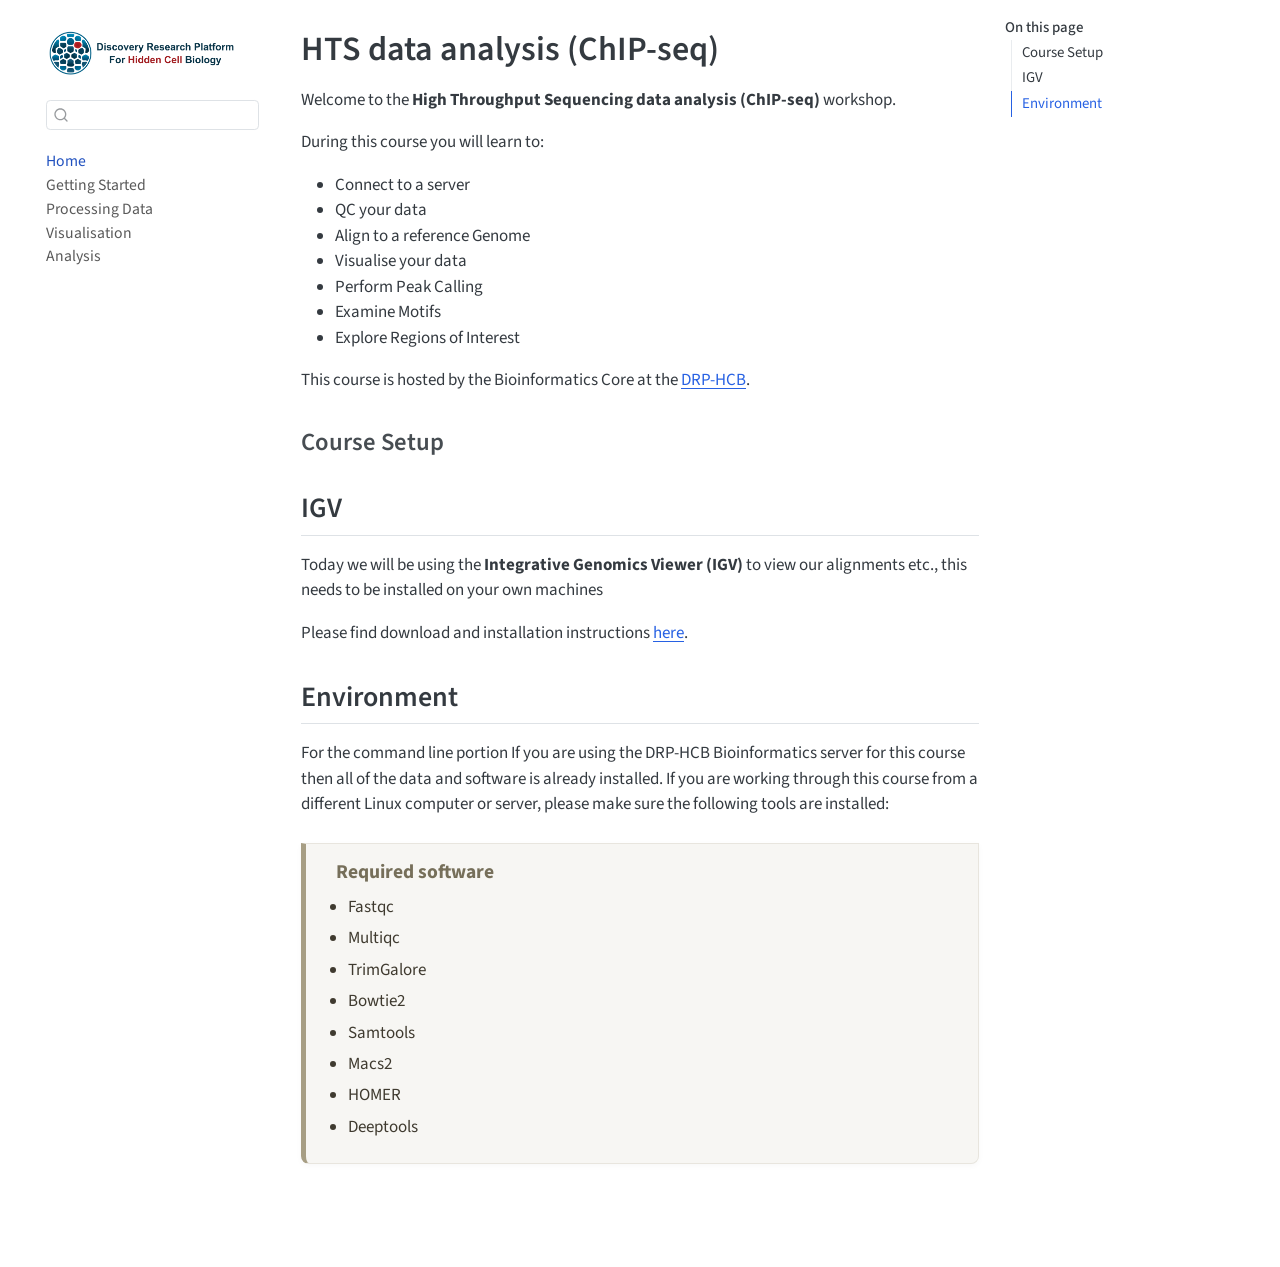
==== commit 16e5837c: "rename" ====
--- a/docs/index.html
+++ b/docs/index.html
@@ -7,7 +7,7 @@
 <meta name="viewport" content="width=device-width, initial-scale=1.0, user-scalable=yes">
 
 
-<title>Intro To ChIP-Seq – Introduction to ChIP-Seq</title>
+<title>HTS data analysis (ChIP-seq)</title>
 <style>
 /* Default styles provided by pandoc.
 ** See https://pandoc.org/MANUAL.html#variables-for-html for config info.
@@ -169,7 +169,7 @@
 
 <header id="title-block-header" class="quarto-title-block default">
 <div class="quarto-title">
-<h1 class="title">Intro To ChIP-Seq</h1>
+<h1 class="title">HTS data analysis (ChIP-seq)</h1>
 </div>
 
 
@@ -186,7 +186,7 @@
 </header>
 
 
-<p>Welcome to the <strong>Introduction to ChIP-Seq</strong> workshop.</p>
+<p>Welcome to the <strong>High Throughput Sequencing data analysis (ChIP-seq)</strong> workshop.</p>
 <p>During this course you will learn to:</p>
 <ul>
 <li>Connect to a server</li>
@@ -215,9 +215,8 @@
 </h2>
 <ul>
 <li>Fastqc</li>
-<li>Fastq_sceen</li>
 <li>Multiqc</li>
-<li>Trimmomatic</li>
+<li>TrimGalore</li>
 <li>Bowtie2</li>
 <li>Samtools</li>
 <li>Macs2</li>
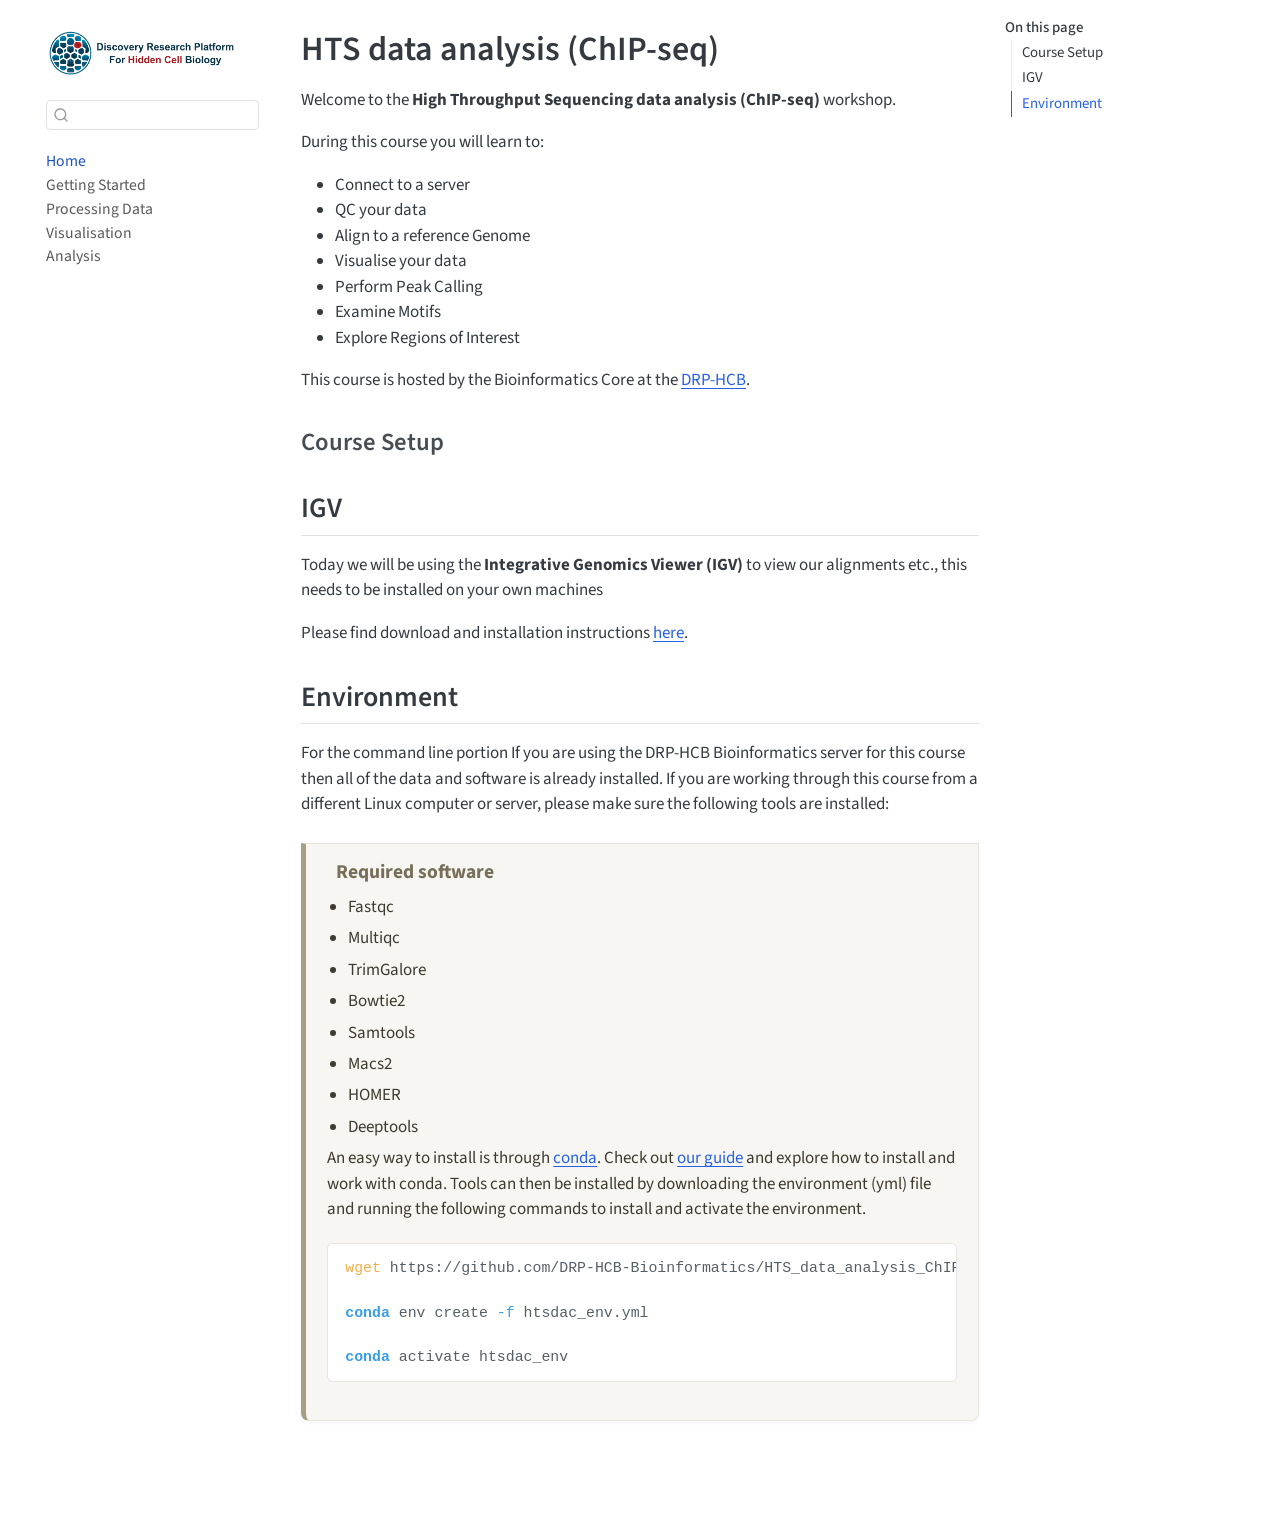
==== commit 46283344: "add env" ====
--- a/docs/index.html
+++ b/docs/index.html
@@ -25,6 +25,41 @@
   width: 0.8em;
   margin: 0 0.8em 0.2em -1em; /* quarto-specific, see https://github.com/quarto-dev/quarto-cli/issues/4556 */ 
   vertical-align: middle;
+}
+/* CSS for syntax highlighting */
+html { -webkit-text-size-adjust: 100%; }
+pre > code.sourceCode { white-space: pre; position: relative; }
+pre > code.sourceCode > span { display: inline-block; line-height: 1.25; }
+pre > code.sourceCode > span:empty { height: 1.2em; }
+.sourceCode { overflow: visible; }
+code.sourceCode > span { color: inherit; text-decoration: inherit; }
+div.sourceCode { margin: 1em 0; }
+pre.sourceCode { margin: 0; }
+@media screen {
+div.sourceCode { overflow: auto; }
+}
+@media print {
+pre > code.sourceCode { white-space: pre-wrap; }
+pre > code.sourceCode > span { text-indent: -5em; padding-left: 5em; }
+}
+pre.numberSource code
+  { counter-reset: source-line 0; }
+pre.numberSource code > span
+  { position: relative; left: -4em; counter-increment: source-line; }
+pre.numberSource code > span > a:first-child::before
+  { content: counter(source-line);
+    position: relative; left: -1em; text-align: right; vertical-align: baseline;
+    border: none; display: inline-block;
+    -webkit-touch-callout: none; -webkit-user-select: none;
+    -khtml-user-select: none; -moz-user-select: none;
+    -ms-user-select: none; user-select: none;
+    padding: 0 4px; width: 4em;
+  }
+pre.numberSource { margin-left: 3em;  padding-left: 4px; }
+div.sourceCode
+  {   }
+@media screen {
+pre > code.sourceCode > span > a:first-child::before { text-decoration: underline; }
 }
 </style>
 
@@ -223,6 +258,12 @@
 <li>HOMER</li>
 <li>Deeptools</li>
 </ul>
+<p>An easy way to install is through <a href="https://continuumio-docs.readthedocs-hosted.com/miniconda/">conda</a>. Check out <a href="https://drp-hcb-bioinformatics.github.io/DRP-HCB-Bioinformatics/software.html">our guide</a> and explore how to install and work with conda. Tools can then be installed by downloading the environment (yml) file and running the following commands to install and activate the environment.</p>
+<div class="code-copy-outer-scaffold"><div class="sourceCode" id="cb1"><pre class="sourceCode bash code-with-copy"><code class="sourceCode bash"><span id="cb1-1"><a href="#cb1-1" aria-hidden="true" tabindex="-1"></a><span class="fu">wget</span> https://github.com/DRP-HCB-Bioinformatics/HTS_data_analysis_ChIP-seq/blob/main/htsdac_env.yml</span>
+<span id="cb1-2"><a href="#cb1-2" aria-hidden="true" tabindex="-1"></a></span>
+<span id="cb1-3"><a href="#cb1-3" aria-hidden="true" tabindex="-1"></a><span class="ex">conda</span> env create <span class="at">-f</span> htsdac_env.yml</span>
+<span id="cb1-4"><a href="#cb1-4" aria-hidden="true" tabindex="-1"></a></span>
+<span id="cb1-5"><a href="#cb1-5" aria-hidden="true" tabindex="-1"></a><span class="ex">conda</span> activate htsdac_env</span></code></pre></div><button title="Copy to Clipboard" class="code-copy-button"><i class="bi"></i></button></div>
 </div>
 
 
